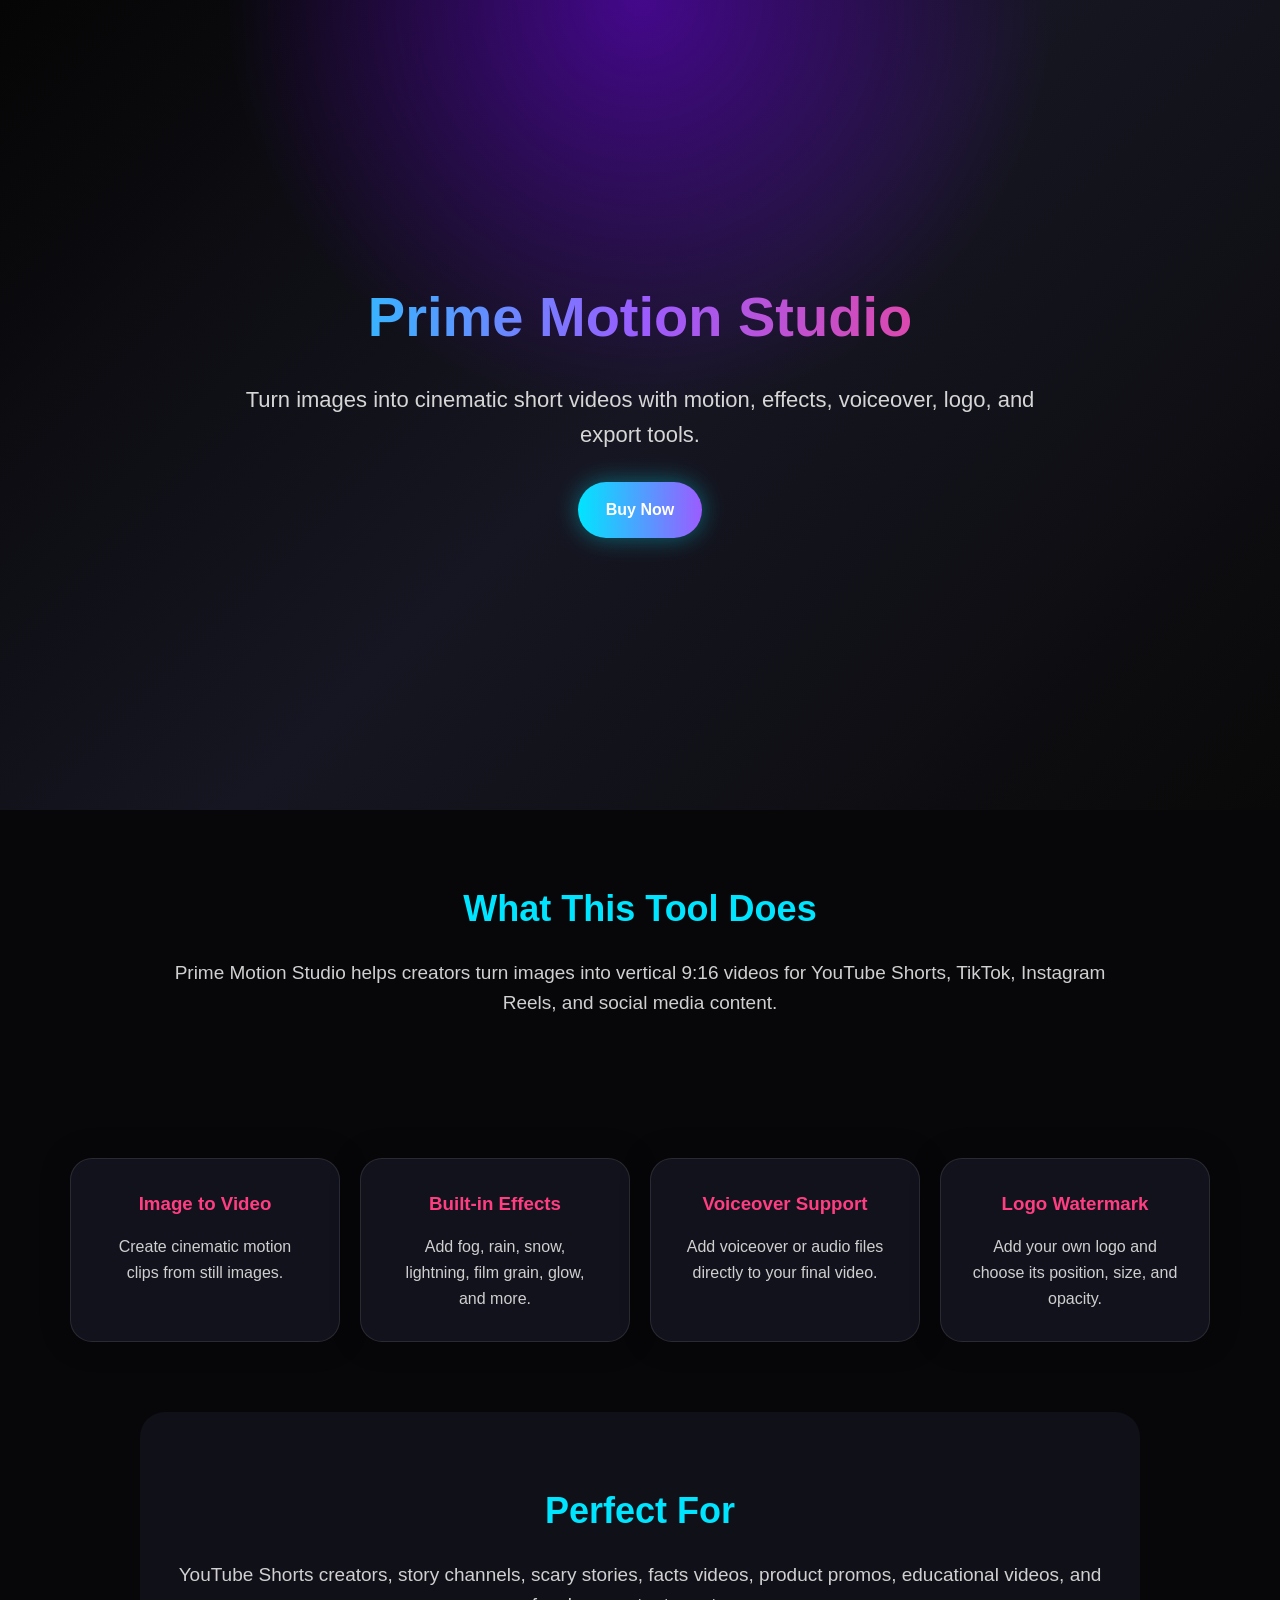
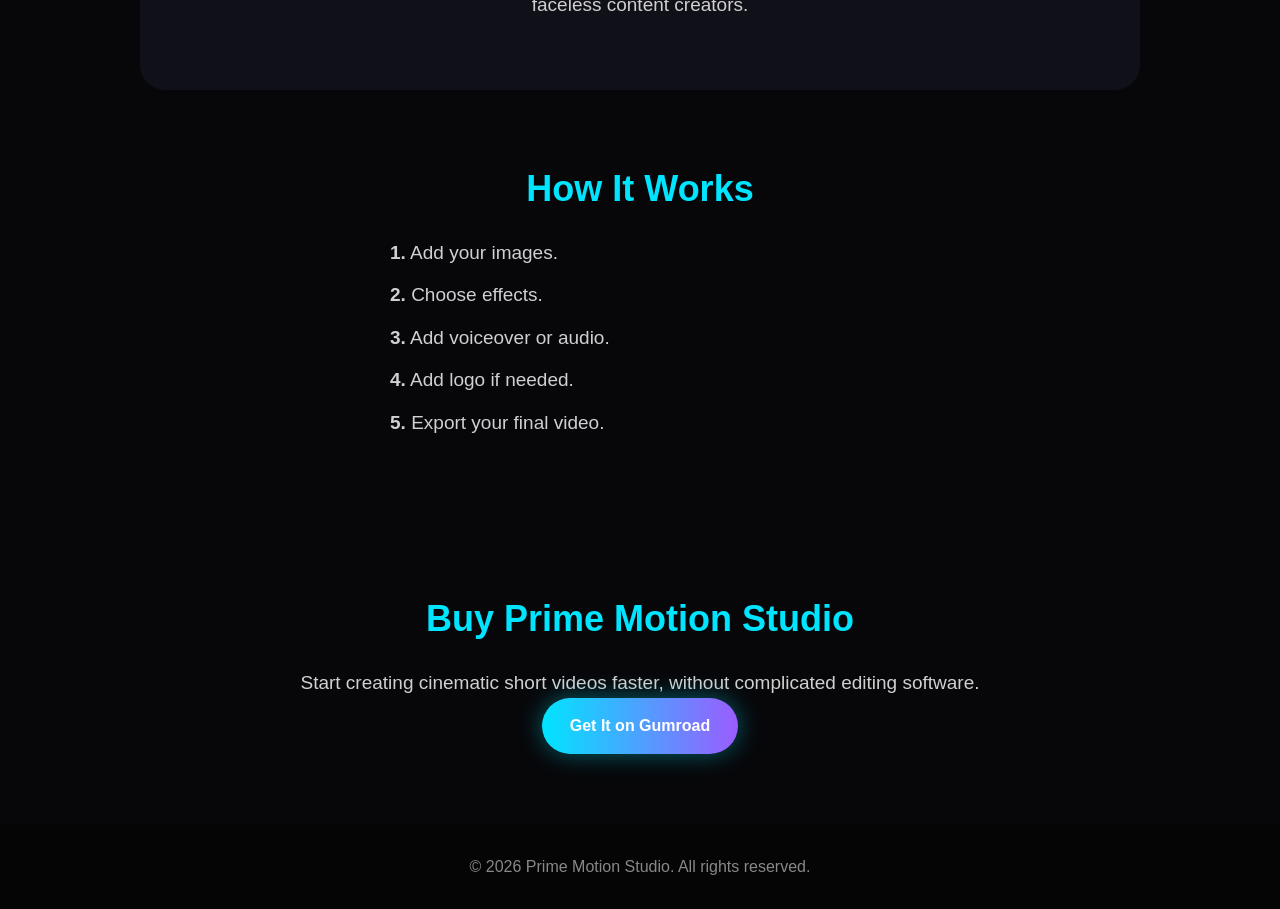
==== index.html @ 959a2cf6 "Add files via upload" ====
<!DOCTYPE html>
<html lang="en">
<head>
  <meta charset="UTF-8" />
  <meta name="viewport" content="width=device-width, initial-scale=1.0" />
  <title>Prime Motion Studio</title>
  <link rel="stylesheet" href="style.css" />
</head>
<body>

  <header class="hero">
    <div class="hero-content">
      <h1>Prime Motion Studio</h1>
      <p class="subtitle">
        Turn images into cinematic short videos with motion, effects, voiceover, logo, and export tools.
      </p>
      <a class="btn" href="https://asimjungle3.gumroad.com/l/shkar" target="_blank">Buy Now</a>
    </div>
  </header>

  <section class="section">
    <h2>What This Tool Does</h2>
    <p>
      Prime Motion Studio helps creators turn images into vertical 9:16 videos for YouTube Shorts,
      TikTok, Instagram Reels, and social media content.
    </p>
  </section>

  <section class="features">
    <div class="card">
      <h3>Image to Video</h3>
      <p>Create cinematic motion clips from still images.</p>
    </div>

    <div class="card">
      <h3>Built-in Effects</h3>
      <p>Add fog, rain, snow, lightning, film grain, glow, and more.</p>
    </div>

    <div class="card">
      <h3>Voiceover Support</h3>
      <p>Add voiceover or audio files directly to your final video.</p>
    </div>

    <div class="card">
      <h3>Logo Watermark</h3>
      <p>Add your own logo and choose its position, size, and opacity.</p>
    </div>
  </section>

  <section class="section dark">
    <h2>Perfect For</h2>
    <p>
      YouTube Shorts creators, story channels, scary stories, facts videos, product promos,
      educational videos, and faceless content creators.
    </p>
  </section>

  <section class="section">
    <h2>How It Works</h2>
    <div class="steps">
      <p><strong>1.</strong> Add your images.</p>
      <p><strong>2.</strong> Choose effects.</p>
      <p><strong>3.</strong> Add voiceover or audio.</p>
      <p><strong>4.</strong> Add logo if needed.</p>
      <p><strong>5.</strong> Export your final video.</p>
    </div>
  </section>

  <section class="section">
    <h2>Buy Prime Motion Studio</h2>
    <p>
      Start creating cinematic short videos faster, without complicated editing software.
    </p>
    <a class="btn" href="https://asimjungle3.gumroad.com/l/shkar" target="_blank">Get It on Gumroad</a>
  </section>

  <footer>
    <p>© 2026 Prime Motion Studio. All rights reserved.</p>
  </footer>

</body>
</html>
---- style.css ----
* {
  margin: 0;
  padding: 0;
  box-sizing: border-box;
}

body {
  background: #07070a;
  color: #ffffff;
  font-family: Arial, sans-serif;
  line-height: 1.6;
}

.hero {
  min-height: 90vh;
  display: flex;
  align-items: center;
  justify-content: center;
  text-align: center;
  padding: 40px 20px;
  background:
    radial-gradient(circle at top, rgba(120, 0, 255, 0.5), transparent 40%),
    linear-gradient(135deg, #050505, #161622, #090909);
}

.hero-content {
  max-width: 850px;
}

h1 {
  font-size: 56px;
  margin-bottom: 20px;
  background: linear-gradient(90deg, #00e5ff, #9b5cff, #ff3d81);
  -webkit-background-clip: text;
  color: transparent;
}

.subtitle {
  font-size: 22px;
  color: #d6d6d6;
  margin-bottom: 30px;
}

.btn {
  display: inline-block;
  background: linear-gradient(90deg, #00e5ff, #9b5cff);
  color: #ffffff;
  padding: 15px 28px;
  border-radius: 50px;
  text-decoration: none;
  font-weight: bold;
  box-shadow: 0 0 25px rgba(0, 229, 255, 0.4);
  transition: 0.3s;
}

.btn:hover {
  transform: scale(1.05);
  box-shadow: 0 0 35px rgba(155, 92, 255, 0.7);
}

.section {
  padding: 70px 20px;
  max-width: 1000px;
  margin: auto;
  text-align: center;
}

.section h2 {
  font-size: 36px;
  margin-bottom: 20px;
  color: #00e5ff;
}

.section p {
  font-size: 19px;
  color: #d0d0d0;
}

.features {
  display: grid;
  grid-template-columns: repeat(4, 1fr);
  gap: 20px;
  padding: 70px 30px;
  max-width: 1200px;
  margin: auto;
}

.card {
  background: #12121c;
  border: 1px solid rgba(255,255,255,0.1);
  border-radius: 22px;
  padding: 30px;
  text-align: center;
  box-shadow: 0 0 30px rgba(0,0,0,0.3);
}

.card h3 {
  color: #ff3d81;
  margin-bottom: 15px;
}

.card p {
  color: #cfcfcf;
}

.dark {
  background: #101018;
  border-radius: 25px;
}

.steps {
  text-align: left;
  max-width: 500px;
  margin: auto;
}

.steps p {
  margin-bottom: 12px;
}

footer {
  padding: 30px;
  text-align: center;
  background: #050505;
  color: #888;
}

@media (max-width: 900px) {
  .features {
    grid-template-columns: repeat(2, 1fr);
  }

  h1 {
    font-size: 42px;
  }
}

@media (max-width: 600px) {
  .features {
    grid-template-columns: 1fr;
  }

  h1 {
    font-size: 34px;
  }

  .subtitle {
    font-size: 18px;
  }
}
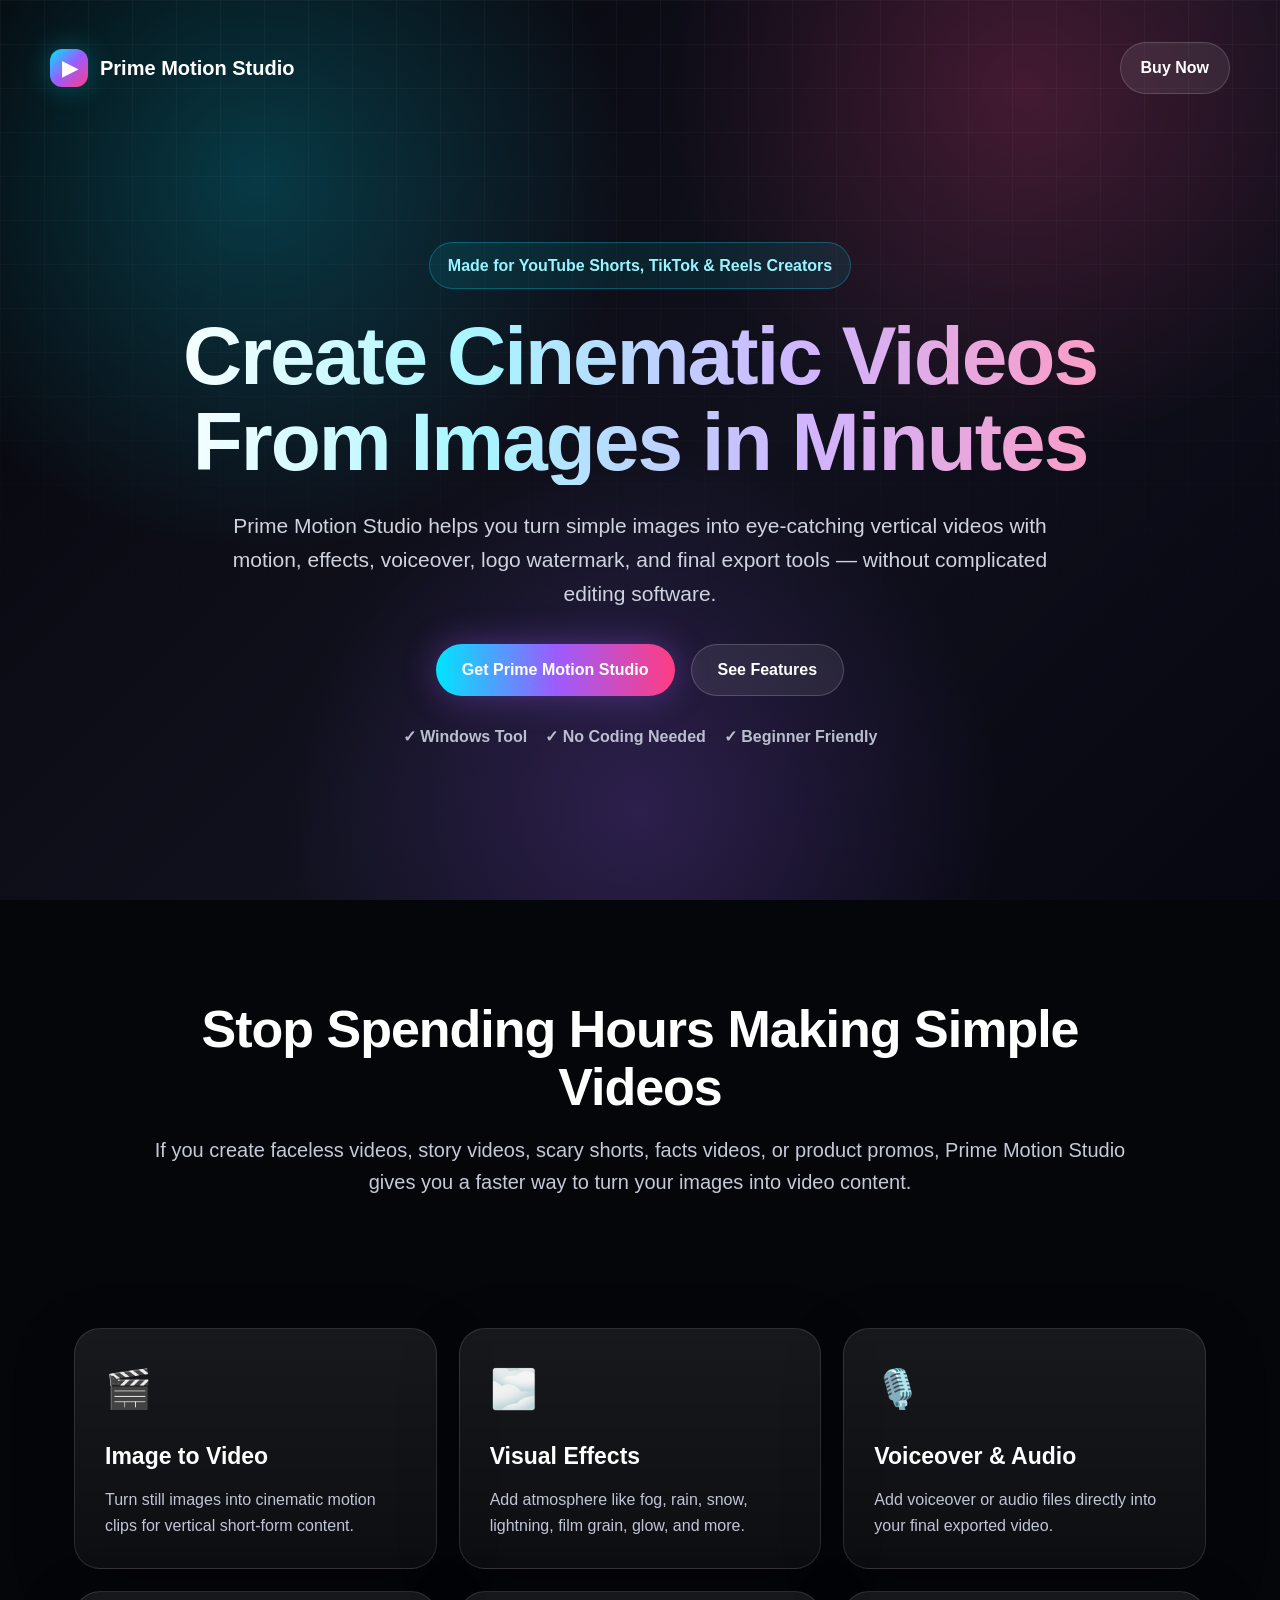
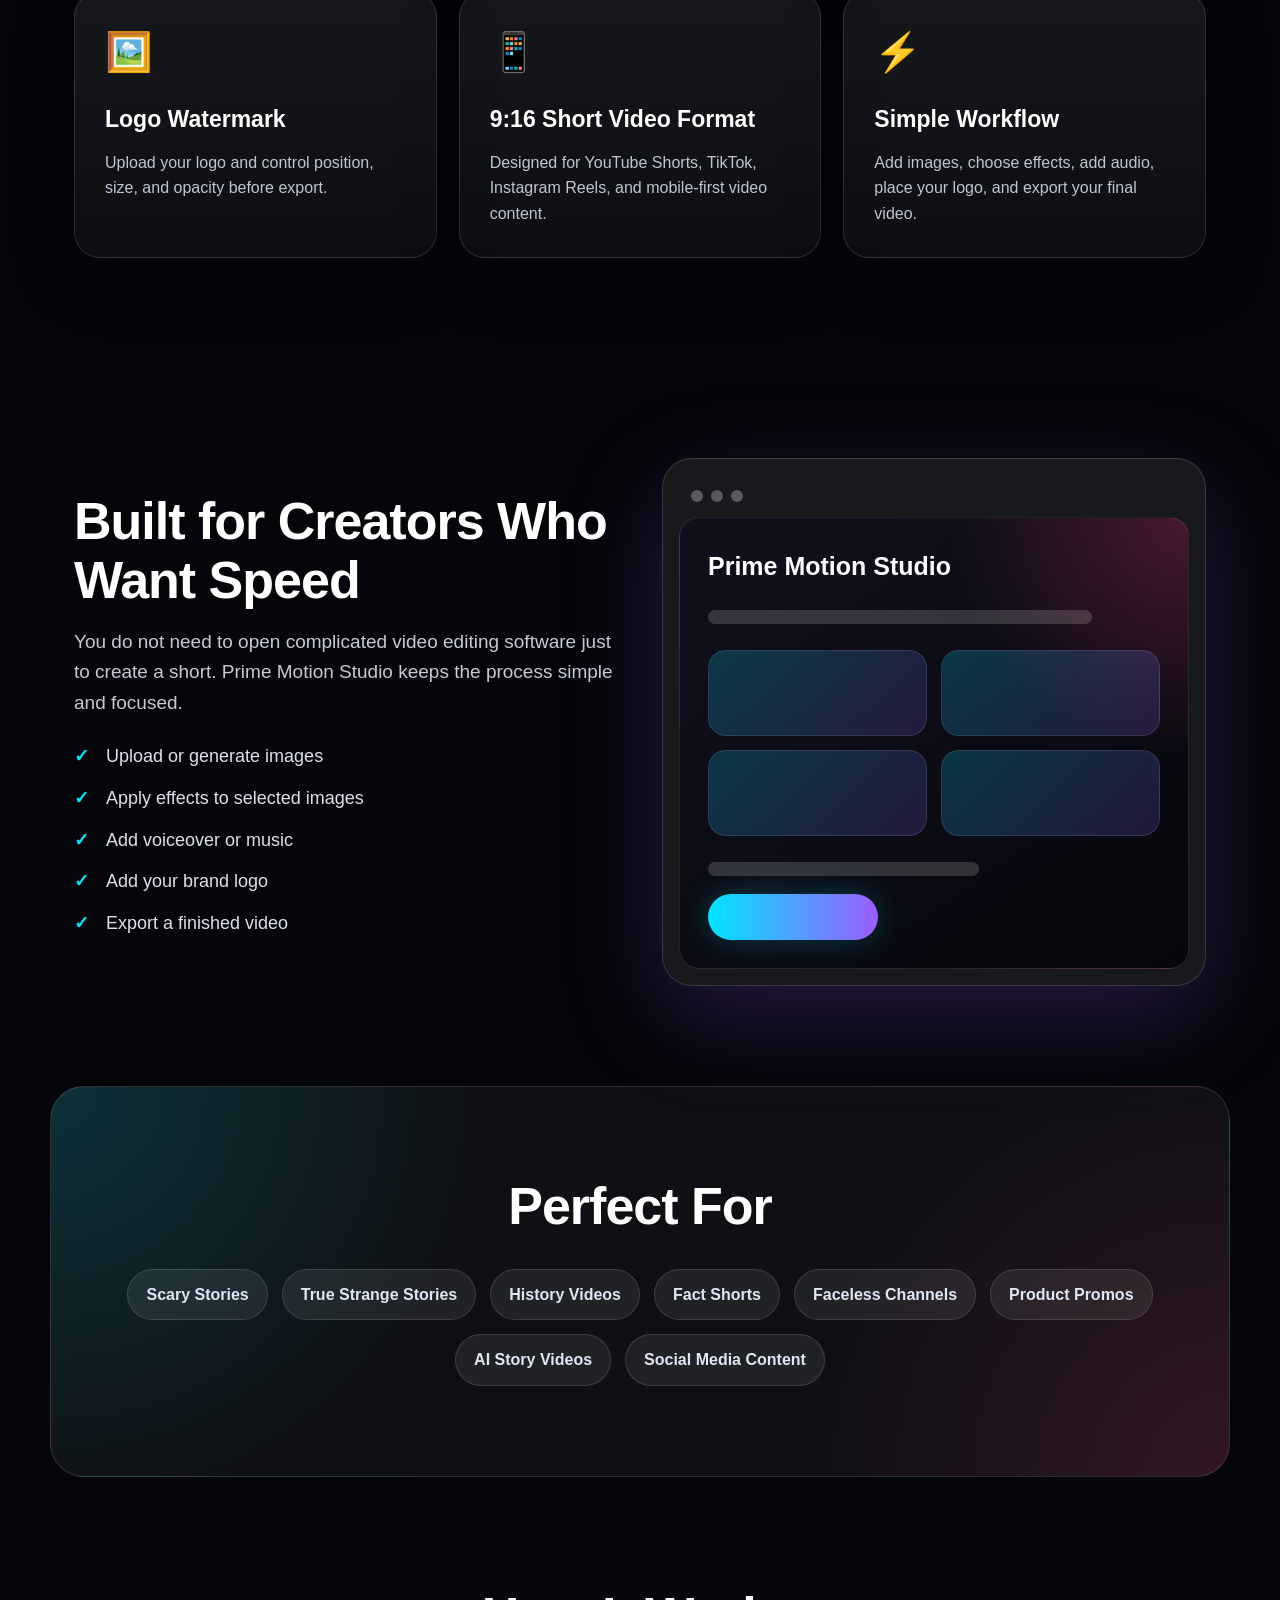
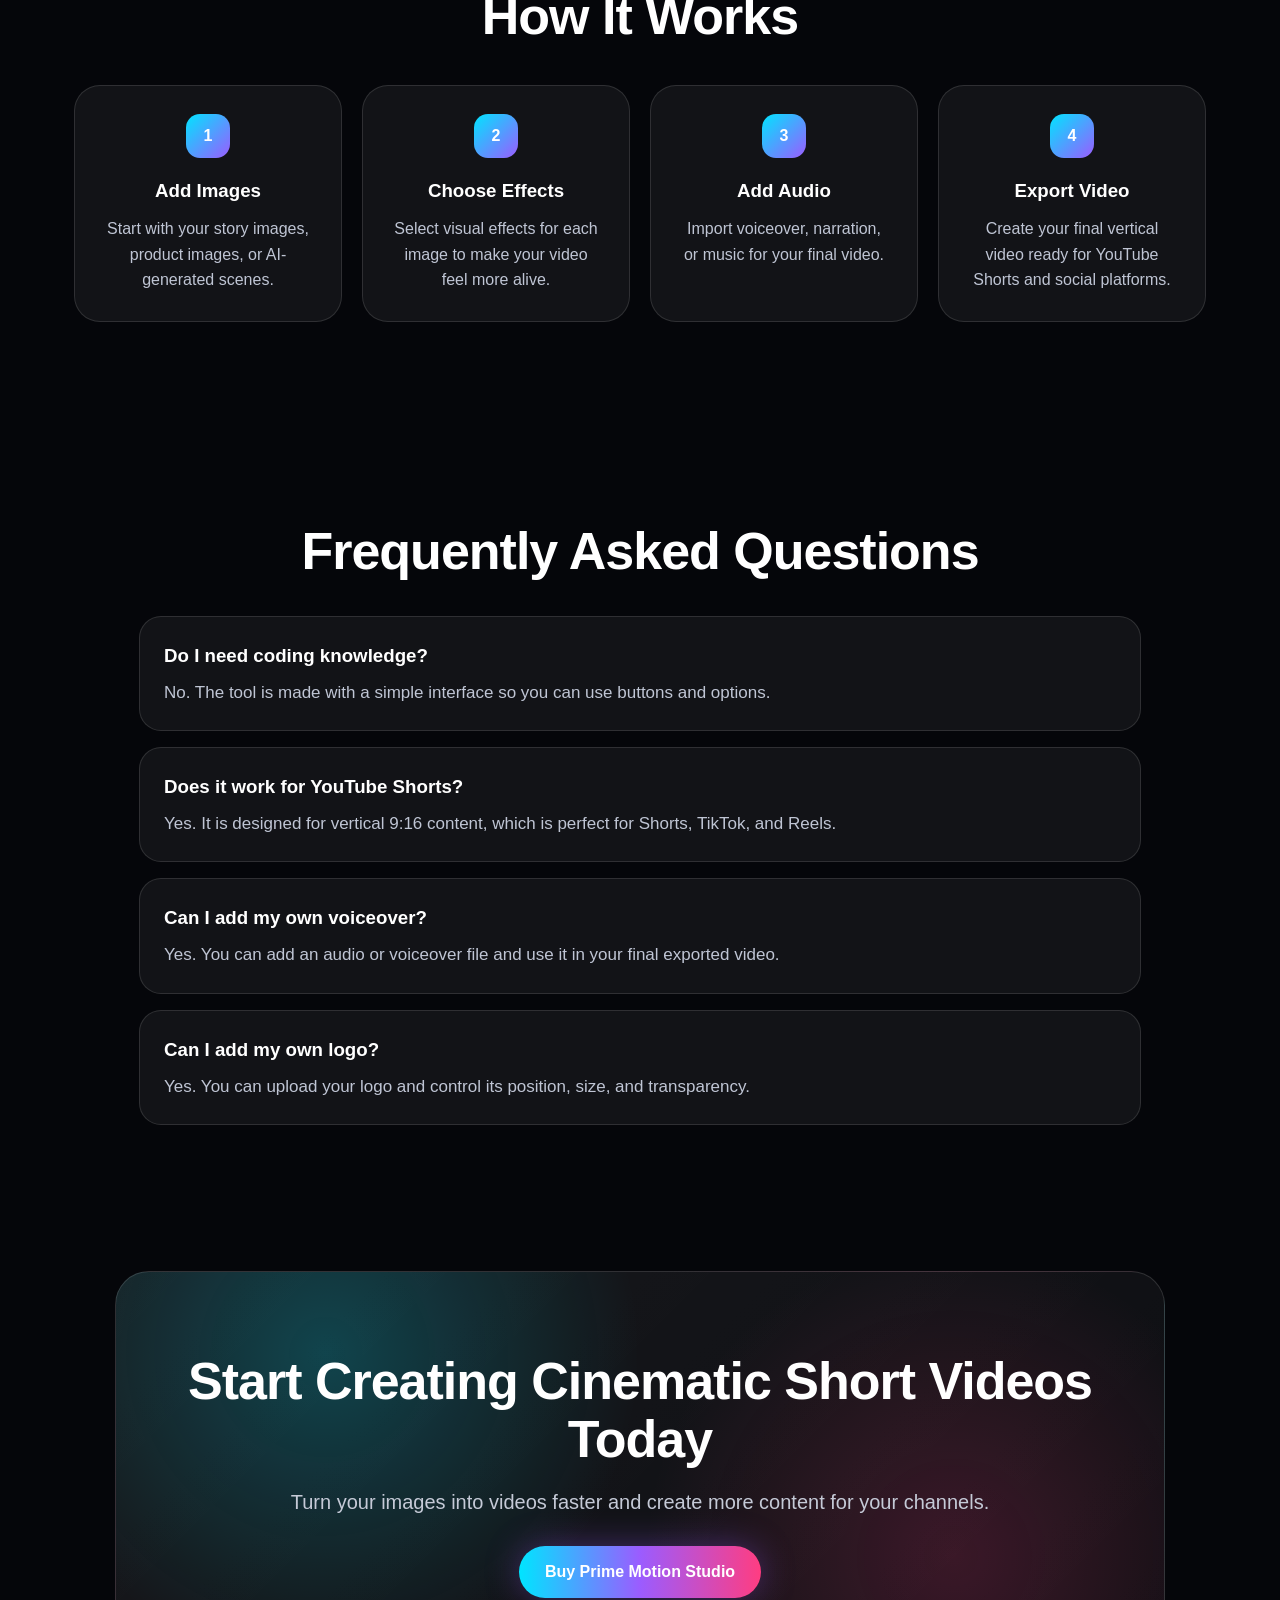
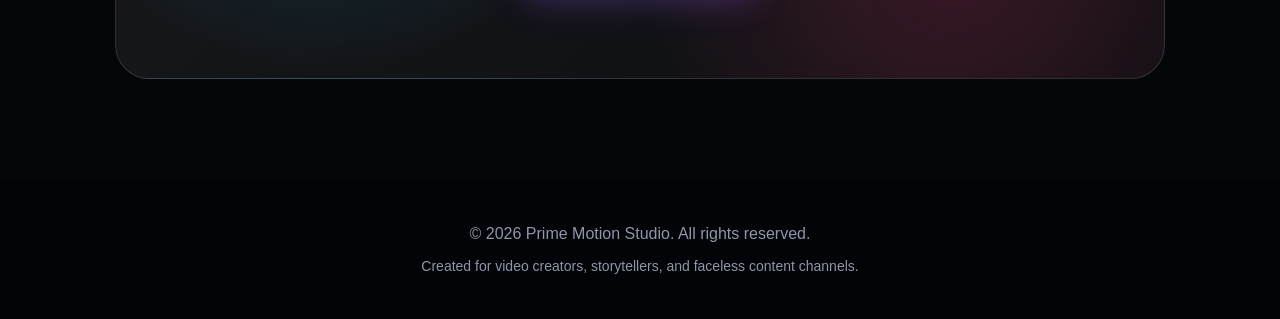
==== commit b56eae91: "Add files via upload" ====
--- a/index.html
+++ b/index.html
@@ -3,80 +3,236 @@
 <head>
   <meta charset="UTF-8" />
   <meta name="viewport" content="width=device-width, initial-scale=1.0" />
-  <title>Prime Motion Studio</title>
+
+  <title>Prime Motion Studio - Turn Images Into Cinematic Videos</title>
+
+  <meta name="description" content="Prime Motion Studio helps creators turn images into cinematic short videos with motion effects, voiceover, logo watermark, and export tools for YouTube Shorts, TikTok, Instagram Reels, and faceless content." />
+
   <link rel="stylesheet" href="style.css" />
 </head>
 <body>
 
   <header class="hero">
+    <nav class="navbar">
+      <div class="logo">
+        <span class="logo-icon">▶</span>
+        <span>Prime Motion Studio</span>
+      </div>
+
+      <a class="nav-button" href="https://asimjungle3.gumroad.com" target="_blank">
+        Buy Now
+      </a>
+    </nav>
+
     <div class="hero-content">
-      <h1>Prime Motion Studio</h1>
-      <p class="subtitle">
-        Turn images into cinematic short videos with motion, effects, voiceover, logo, and export tools.
-      </p>
-      <a class="btn" href="https://asimjungle3.gumroad.com/l/shkar" target="_blank">Buy Now</a>
+      <div class="badge">Made for YouTube Shorts, TikTok & Reels Creators</div>
+
+      <h1>Create Cinematic Videos From Images in Minutes</h1>
+
+      <p class="hero-text">
+        Prime Motion Studio helps you turn simple images into eye-catching vertical videos
+        with motion, effects, voiceover, logo watermark, and final export tools — without
+        complicated editing software.
+      </p>
+
+      <div class="hero-buttons">
+        <a class="primary-button" href="https://asimjungle3.gumroad.com" target="_blank">
+          Get Prime Motion Studio
+        </a>
+
+        <a class="secondary-button" href="#features">
+          See Features
+        </a>
+      </div>
+
+      <div class="trust-row">
+        <span>✓ Windows Tool</span>
+        <span>✓ No Coding Needed</span>
+        <span>✓ Beginner Friendly</span>
+      </div>
     </div>
   </header>
 
-  <section class="section">
-    <h2>What This Tool Does</h2>
+  <section class="section intro">
+    <h2>Stop Spending Hours Making Simple Videos</h2>
     <p>
-      Prime Motion Studio helps creators turn images into vertical 9:16 videos for YouTube Shorts,
-      TikTok, Instagram Reels, and social media content.
+      If you create faceless videos, story videos, scary shorts, facts videos, or product promos,
+      Prime Motion Studio gives you a faster way to turn your images into video content.
     </p>
   </section>
 
-  <section class="features">
-    <div class="card">
+  <section id="features" class="features">
+    <div class="feature-card">
+      <div class="feature-icon">🎬</div>
       <h3>Image to Video</h3>
-      <p>Create cinematic motion clips from still images.</p>
-    </div>
-
-    <div class="card">
-      <h3>Built-in Effects</h3>
-      <p>Add fog, rain, snow, lightning, film grain, glow, and more.</p>
-    </div>
-
-    <div class="card">
-      <h3>Voiceover Support</h3>
-      <p>Add voiceover or audio files directly to your final video.</p>
-    </div>
-
-    <div class="card">
+      <p>
+        Turn still images into cinematic motion clips for vertical short-form content.
+      </p>
+    </div>
+
+    <div class="feature-card">
+      <div class="feature-icon">🌫️</div>
+      <h3>Visual Effects</h3>
+      <p>
+        Add atmosphere like fog, rain, snow, lightning, film grain, glow, and more.
+      </p>
+    </div>
+
+    <div class="feature-card">
+      <div class="feature-icon">🎙️</div>
+      <h3>Voiceover & Audio</h3>
+      <p>
+        Add voiceover or audio files directly into your final exported video.
+      </p>
+    </div>
+
+    <div class="feature-card">
+      <div class="feature-icon">🖼️</div>
       <h3>Logo Watermark</h3>
-      <p>Add your own logo and choose its position, size, and opacity.</p>
-    </div>
-  </section>
-
-  <section class="section dark">
+      <p>
+        Upload your logo and control position, size, and opacity before export.
+      </p>
+    </div>
+
+    <div class="feature-card">
+      <div class="feature-icon">📱</div>
+      <h3>9:16 Short Video Format</h3>
+      <p>
+        Designed for YouTube Shorts, TikTok, Instagram Reels, and mobile-first video content.
+      </p>
+    </div>
+
+    <div class="feature-card">
+      <div class="feature-icon">⚡</div>
+      <h3>Simple Workflow</h3>
+      <p>
+        Add images, choose effects, add audio, place your logo, and export your final video.
+      </p>
+    </div>
+  </section>
+
+  <section class="showcase">
+    <div class="showcase-text">
+      <h2>Built for Creators Who Want Speed</h2>
+      <p>
+        You do not need to open complicated video editing software just to create a short.
+        Prime Motion Studio keeps the process simple and focused.
+      </p>
+
+      <ul>
+        <li>Upload or generate images</li>
+        <li>Apply effects to selected images</li>
+        <li>Add voiceover or music</li>
+        <li>Add your brand logo</li>
+        <li>Export a finished video</li>
+      </ul>
+    </div>
+
+    <div class="mockup">
+      <div class="mockup-top">
+        <span></span>
+        <span></span>
+        <span></span>
+      </div>
+
+      <div class="mockup-screen">
+        <div class="mockup-title">Prime Motion Studio</div>
+        <div class="mockup-line wide"></div>
+        <div class="mockup-grid">
+          <div></div>
+          <div></div>
+          <div></div>
+          <div></div>
+        </div>
+        <div class="mockup-line"></div>
+        <div class="mockup-button"></div>
+      </div>
+    </div>
+  </section>
+
+  <section class="section dark-section">
     <h2>Perfect For</h2>
+
+    <div class="use-cases">
+      <span>Scary Stories</span>
+      <span>True Strange Stories</span>
+      <span>History Videos</span>
+      <span>Fact Shorts</span>
+      <span>Faceless Channels</span>
+      <span>Product Promos</span>
+      <span>AI Story Videos</span>
+      <span>Social Media Content</span>
+    </div>
+  </section>
+
+  <section class="steps-section">
+    <h2>How It Works</h2>
+
+    <div class="steps">
+      <div class="step">
+        <span>1</span>
+        <h3>Add Images</h3>
+        <p>Start with your story images, product images, or AI-generated scenes.</p>
+      </div>
+
+      <div class="step">
+        <span>2</span>
+        <h3>Choose Effects</h3>
+        <p>Select visual effects for each image to make your video feel more alive.</p>
+      </div>
+
+      <div class="step">
+        <span>3</span>
+        <h3>Add Audio</h3>
+        <p>Import voiceover, narration, or music for your final video.</p>
+      </div>
+
+      <div class="step">
+        <span>4</span>
+        <h3>Export Video</h3>
+        <p>Create your final vertical video ready for YouTube Shorts and social platforms.</p>
+      </div>
+    </div>
+  </section>
+
+  <section class="section faq">
+    <h2>Frequently Asked Questions</h2>
+
+    <div class="faq-box">
+      <h3>Do I need coding knowledge?</h3>
+      <p>No. The tool is made with a simple interface so you can use buttons and options.</p>
+    </div>
+
+    <div class="faq-box">
+      <h3>Does it work for YouTube Shorts?</h3>
+      <p>Yes. It is designed for vertical 9:16 content, which is perfect for Shorts, TikTok, and Reels.</p>
+    </div>
+
+    <div class="faq-box">
+      <h3>Can I add my own voiceover?</h3>
+      <p>Yes. You can add an audio or voiceover file and use it in your final exported video.</p>
+    </div>
+
+    <div class="faq-box">
+      <h3>Can I add my own logo?</h3>
+      <p>Yes. You can upload your logo and control its position, size, and transparency.</p>
+    </div>
+  </section>
+
+  <section class="cta">
+    <h2>Start Creating Cinematic Short Videos Today</h2>
     <p>
-      YouTube Shorts creators, story channels, scary stories, facts videos, product promos,
-      educational videos, and faceless content creators.
+      Turn your images into videos faster and create more content for your channels.
     </p>
-  </section>
-
-  <section class="section">
-    <h2>How It Works</h2>
-    <div class="steps">
-      <p><strong>1.</strong> Add your images.</p>
-      <p><strong>2.</strong> Choose effects.</p>
-      <p><strong>3.</strong> Add voiceover or audio.</p>
-      <p><strong>4.</strong> Add logo if needed.</p>
-      <p><strong>5.</strong> Export your final video.</p>
-    </div>
-  </section>
-
-  <section class="section">
-    <h2>Buy Prime Motion Studio</h2>
-    <p>
-      Start creating cinematic short videos faster, without complicated editing software.
-    </p>
-    <a class="btn" href="https://asimjungle3.gumroad.com/l/shkar" target="_blank">Get It on Gumroad</a>
+
+    <a class="primary-button" href="https://asimjungle3.gumroad.com" target="_blank">
+      Buy Prime Motion Studio
+    </a>
   </section>
 
   <footer>
     <p>© 2026 Prime Motion Studio. All rights reserved.</p>
+    <p class="footer-small">Created for video creators, storytellers, and faceless content channels.</p>
   </footer>
 
 </body>
--- a/style.css
+++ b/style.css
@@ -4,147 +4,524 @@
   box-sizing: border-box;
 }
 
+html {
+  scroll-behavior: smooth;
+}
+
 body {
-  background: #07070a;
+  background: #05060a;
   color: #ffffff;
-  font-family: Arial, sans-serif;
+  font-family: Arial, Helvetica, sans-serif;
   line-height: 1.6;
 }
 
+a {
+  color: inherit;
+}
+
 .hero {
-  min-height: 90vh;
+  min-height: 100vh;
+  padding: 24px;
+  background:
+    radial-gradient(circle at 20% 20%, rgba(0, 229, 255, 0.22), transparent 30%),
+    radial-gradient(circle at 80% 10%, rgba(255, 61, 129, 0.22), transparent 28%),
+    radial-gradient(circle at 50% 90%, rgba(155, 92, 255, 0.22), transparent 35%),
+    linear-gradient(135deg, #05060a, #10111d 55%, #070711);
+  position: relative;
+  overflow: hidden;
+}
+
+.hero::before {
+  content: "";
+  position: absolute;
+  inset: 0;
+  background-image:
+    linear-gradient(rgba(255,255,255,0.035) 1px, transparent 1px),
+    linear-gradient(90deg, rgba(255,255,255,0.035) 1px, transparent 1px);
+  background-size: 44px 44px;
+  mask-image: linear-gradient(to bottom, black, transparent 80%);
+  pointer-events: none;
+}
+
+.navbar {
+  max-width: 1180px;
+  margin: 0 auto;
+  padding: 18px 0;
   display: flex;
   align-items: center;
+  justify-content: space-between;
+  position: relative;
+  z-index: 2;
+}
+
+.logo {
+  display: flex;
+  align-items: center;
+  gap: 12px;
+  font-weight: 800;
+  font-size: 20px;
+}
+
+.logo-icon {
+  width: 38px;
+  height: 38px;
+  border-radius: 12px;
+  display: inline-flex;
+  align-items: center;
   justify-content: center;
+  background: linear-gradient(135deg, #00e5ff, #9b5cff, #ff3d81);
+  box-shadow: 0 0 28px rgba(0, 229, 255, 0.28);
+}
+
+.nav-button {
+  text-decoration: none;
+  padding: 12px 20px;
+  border-radius: 999px;
+  background: rgba(255,255,255,0.08);
+  border: 1px solid rgba(255,255,255,0.16);
+  font-weight: 700;
+  transition: 0.25s ease;
+}
+
+.nav-button:hover {
+  background: rgba(255,255,255,0.16);
+  transform: translateY(-2px);
+}
+
+.hero-content {
+  max-width: 980px;
+  margin: 0 auto;
+  padding: 130px 0 90px;
   text-align: center;
-  padding: 40px 20px;
-  background:
-    radial-gradient(circle at top, rgba(120, 0, 255, 0.5), transparent 40%),
-    linear-gradient(135deg, #050505, #161622, #090909);
-}
-
-.hero-content {
-  max-width: 850px;
+  position: relative;
+  z-index: 2;
+}
+
+.badge {
+  display: inline-block;
+  padding: 10px 18px;
+  border-radius: 999px;
+  background: rgba(0, 229, 255, 0.09);
+  border: 1px solid rgba(0, 229, 255, 0.28);
+  color: #98f4ff;
+  font-weight: 700;
+  margin-bottom: 24px;
 }
 
 h1 {
-  font-size: 56px;
-  margin-bottom: 20px;
-  background: linear-gradient(90deg, #00e5ff, #9b5cff, #ff3d81);
+  font-size: clamp(42px, 7vw, 82px);
+  line-height: 1.05;
+  margin-bottom: 24px;
+  background: linear-gradient(90deg, #ffffff, #a7f6ff, #d0b5ff, #ff9abf);
   -webkit-background-clip: text;
   color: transparent;
-}
-
-.subtitle {
-  font-size: 22px;
-  color: #d6d6d6;
-  margin-bottom: 30px;
-}
-
-.btn {
-  display: inline-block;
+  letter-spacing: -2px;
+}
+
+.hero-text {
+  max-width: 820px;
+  margin: 0 auto 34px;
+  color: #cfd3df;
+  font-size: 21px;
+}
+
+.hero-buttons {
+  display: flex;
+  gap: 16px;
+  justify-content: center;
+  flex-wrap: wrap;
+  margin-bottom: 28px;
+}
+
+.primary-button,
+.secondary-button {
+  display: inline-flex;
+  align-items: center;
+  justify-content: center;
+  min-height: 52px;
+  padding: 0 26px;
+  border-radius: 999px;
+  text-decoration: none;
+  font-weight: 800;
+  transition: 0.25s ease;
+}
+
+.primary-button {
+  background: linear-gradient(90deg, #00e5ff, #9b5cff, #ff3d81);
+  box-shadow: 0 0 34px rgba(155, 92, 255, 0.36);
+}
+
+.primary-button:hover {
+  transform: translateY(-3px) scale(1.02);
+  box-shadow: 0 0 48px rgba(255, 61, 129, 0.42);
+}
+
+.secondary-button {
+  background: rgba(255,255,255,0.08);
+  border: 1px solid rgba(255,255,255,0.18);
+}
+
+.secondary-button:hover {
+  background: rgba(255,255,255,0.14);
+  transform: translateY(-3px);
+}
+
+.trust-row {
+  display: flex;
+  justify-content: center;
+  flex-wrap: wrap;
+  gap: 18px;
+  color: #b9bfce;
+  font-weight: 700;
+}
+
+.section {
+  max-width: 1050px;
+  margin: 0 auto;
+  padding: 90px 24px;
+  text-align: center;
+}
+
+.section h2,
+.showcase h2,
+.steps-section h2,
+.cta h2 {
+  font-size: clamp(32px, 5vw, 52px);
+  line-height: 1.12;
+  margin-bottom: 18px;
+  letter-spacing: -1px;
+}
+
+.section p {
+  color: #c5cad7;
+  font-size: 20px;
+}
+
+.intro {
+  padding-top: 100px;
+}
+
+.features {
+  max-width: 1180px;
+  margin: 0 auto;
+  padding: 40px 24px 100px;
+  display: grid;
+  grid-template-columns: repeat(3, 1fr);
+  gap: 22px;
+}
+
+.feature-card {
+  background:
+    linear-gradient(180deg, rgba(255,255,255,0.08), rgba(255,255,255,0.035));
+  border: 1px solid rgba(255,255,255,0.12);
+  border-radius: 26px;
+  padding: 30px;
+  box-shadow: 0 18px 60px rgba(0,0,0,0.28);
+  transition: 0.25s ease;
+}
+
+.feature-card:hover {
+  transform: translateY(-7px);
+  border-color: rgba(0, 229, 255, 0.38);
+  box-shadow: 0 24px 80px rgba(0, 229, 255, 0.12);
+}
+
+.feature-icon {
+  font-size: 38px;
+  margin-bottom: 18px;
+}
+
+.feature-card h3 {
+  font-size: 23px;
+  margin-bottom: 12px;
+}
+
+.feature-card p {
+  color: #bfc5d4;
+}
+
+.showcase {
+  max-width: 1180px;
+  margin: 0 auto;
+  padding: 100px 24px;
+  display: grid;
+  grid-template-columns: 1fr 1fr;
+  gap: 44px;
+  align-items: center;
+}
+
+.showcase-text p {
+  color: #c5cad7;
+  font-size: 19px;
+  margin-bottom: 24px;
+}
+
+.showcase-text ul {
+  list-style: none;
+}
+
+.showcase-text li {
+  margin-bottom: 13px;
+  padding-left: 32px;
+  position: relative;
+  color: #dce1ee;
+  font-size: 18px;
+}
+
+.showcase-text li::before {
+  content: "✓";
+  position: absolute;
+  left: 0;
+  color: #00e5ff;
+  font-weight: 900;
+}
+
+.mockup {
+  background: rgba(255,255,255,0.08);
+  border: 1px solid rgba(255,255,255,0.14);
+  border-radius: 30px;
+  padding: 16px;
+  box-shadow: 0 30px 100px rgba(155, 92, 255, 0.22);
+}
+
+.mockup-top {
+  height: 42px;
+  display: flex;
+  align-items: center;
+  gap: 8px;
+  padding: 0 12px;
+}
+
+.mockup-top span {
+  width: 12px;
+  height: 12px;
+  border-radius: 50%;
+  background: rgba(255,255,255,0.28);
+}
+
+.mockup-screen {
+  min-height: 360px;
+  border-radius: 20px;
+  background:
+    radial-gradient(circle at top right, rgba(255, 61, 129, 0.25), transparent 35%),
+    linear-gradient(145deg, #10111d, #07070d);
+  padding: 28px;
+  border: 1px solid rgba(255,255,255,0.1);
+}
+
+.mockup-title {
+  font-size: 25px;
+  font-weight: 900;
+  margin-bottom: 24px;
+  color: #ffffff;
+}
+
+.mockup-line {
+  height: 14px;
+  width: 60%;
+  background: rgba(255,255,255,0.16);
+  border-radius: 999px;
+  margin-bottom: 18px;
+}
+
+.mockup-line.wide {
+  width: 85%;
+}
+
+.mockup-grid {
+  display: grid;
+  grid-template-columns: repeat(2, 1fr);
+  gap: 14px;
+  margin: 26px 0;
+}
+
+.mockup-grid div {
+  height: 86px;
+  border-radius: 18px;
+  background: linear-gradient(135deg, rgba(0,229,255,0.2), rgba(155,92,255,0.18));
+  border: 1px solid rgba(255,255,255,0.1);
+}
+
+.mockup-button {
+  width: 170px;
+  height: 46px;
+  border-radius: 999px;
   background: linear-gradient(90deg, #00e5ff, #9b5cff);
-  color: #ffffff;
-  padding: 15px 28px;
-  border-radius: 50px;
-  text-decoration: none;
-  font-weight: bold;
-  box-shadow: 0 0 25px rgba(0, 229, 255, 0.4);
-  transition: 0.3s;
-}
-
-.btn:hover {
-  transform: scale(1.05);
-  box-shadow: 0 0 35px rgba(155, 92, 255, 0.7);
-}
-
-.section {
-  padding: 70px 20px;
-  max-width: 1000px;
-  margin: auto;
+  box-shadow: 0 0 30px rgba(0,229,255,0.22);
+}
+
+.dark-section {
+  max-width: 1180px;
+  border-radius: 34px;
+  background:
+    radial-gradient(circle at top left, rgba(0,229,255,0.16), transparent 35%),
+    radial-gradient(circle at bottom right, rgba(255,61,129,0.14), transparent 35%),
+    rgba(255,255,255,0.045);
+  border: 1px solid rgba(255,255,255,0.12);
+}
+
+.use-cases {
+  margin-top: 34px;
+  display: flex;
+  justify-content: center;
+  flex-wrap: wrap;
+  gap: 14px;
+}
+
+.use-cases span {
+  padding: 12px 18px;
+  border-radius: 999px;
+  background: rgba(255,255,255,0.08);
+  border: 1px solid rgba(255,255,255,0.13);
+  color: #dfe6f5;
+  font-weight: 700;
+}
+
+.steps-section {
+  max-width: 1180px;
+  margin: 0 auto;
+  padding: 110px 24px;
   text-align: center;
 }
 
-.section h2 {
-  font-size: 36px;
-  margin-bottom: 20px;
-  color: #00e5ff;
-}
-
-.section p {
-  font-size: 19px;
-  color: #d0d0d0;
-}
-
-.features {
+.steps {
   display: grid;
   grid-template-columns: repeat(4, 1fr);
   gap: 20px;
-  padding: 70px 30px;
-  max-width: 1200px;
-  margin: auto;
-}
-
-.card {
-  background: #12121c;
-  border: 1px solid rgba(255,255,255,0.1);
+  margin-top: 40px;
+}
+
+.step {
+  background: rgba(255,255,255,0.055);
+  border: 1px solid rgba(255,255,255,0.12);
+  border-radius: 26px;
+  padding: 28px;
+}
+
+.step span {
+  width: 44px;
+  height: 44px;
+  border-radius: 14px;
+  display: inline-flex;
+  align-items: center;
+  justify-content: center;
+  background: linear-gradient(135deg, #00e5ff, #9b5cff);
+  font-weight: 900;
+  margin-bottom: 18px;
+}
+
+.step h3 {
+  margin-bottom: 10px;
+}
+
+.step p {
+  color: #bfc5d4;
+}
+
+.faq {
+  text-align: left;
+}
+
+.faq h2 {
+  text-align: center;
+  margin-bottom: 36px;
+}
+
+.faq-box {
+  background: rgba(255,255,255,0.055);
+  border: 1px solid rgba(255,255,255,0.12);
   border-radius: 22px;
-  padding: 30px;
+  padding: 24px;
+  margin-bottom: 16px;
+}
+
+.faq-box h3 {
+  color: #ffffff;
+  margin-bottom: 8px;
+}
+
+.faq-box p {
+  color: #bfc5d4;
+  font-size: 17px;
+}
+
+.cta {
+  margin: 40px auto 100px;
+  max-width: 1050px;
+  padding: 80px 24px;
   text-align: center;
-  box-shadow: 0 0 30px rgba(0,0,0,0.3);
-}
-
-.card h3 {
-  color: #ff3d81;
-  margin-bottom: 15px;
-}
-
-.card p {
-  color: #cfcfcf;
-}
-
-.dark {
-  background: #101018;
-  border-radius: 25px;
-}
-
-.steps {
-  text-align: left;
-  max-width: 500px;
-  margin: auto;
-}
-
-.steps p {
-  margin-bottom: 12px;
+  border-radius: 34px;
+  background:
+    radial-gradient(circle at 20% 20%, rgba(0,229,255,0.22), transparent 35%),
+    radial-gradient(circle at 80% 70%, rgba(255,61,129,0.18), transparent 35%),
+    linear-gradient(135deg, rgba(255,255,255,0.08), rgba(255,255,255,0.035));
+  border: 1px solid rgba(255,255,255,0.13);
+}
+
+.cta p {
+  color: #c5cad7;
+  font-size: 20px;
+  max-width: 700px;
+  margin: 0 auto 28px;
 }
 
 footer {
-  padding: 30px;
+  padding: 42px 24px;
   text-align: center;
-  background: #050505;
-  color: #888;
-}
-
-@media (max-width: 900px) {
+  background: #030407;
+  color: #8f96a8;
+}
+
+.footer-small {
+  margin-top: 8px;
+  font-size: 14px;
+}
+
+@media (max-width: 950px) {
   .features {
     grid-template-columns: repeat(2, 1fr);
   }
 
-  h1 {
-    font-size: 42px;
-  }
-}
-
-@media (max-width: 600px) {
+  .showcase {
+    grid-template-columns: 1fr;
+  }
+
+  .steps {
+    grid-template-columns: repeat(2, 1fr);
+  }
+}
+
+@media (max-width: 620px) {
+  .navbar {
+    flex-direction: column;
+    gap: 16px;
+  }
+
+  .hero-content {
+    padding: 82px 0 70px;
+  }
+
   .features {
     grid-template-columns: 1fr;
   }
 
-  h1 {
-    font-size: 34px;
-  }
-
-  .subtitle {
+  .steps {
+    grid-template-columns: 1fr;
+  }
+
+  .hero-text {
     font-size: 18px;
   }
+
+  .section {
+    padding: 70px 20px;
+  }
+
+  .showcase {
+    padding: 70px 20px;
+  }
+
+  .mockup-screen {
+    min-height: 300px;
+  }
 }
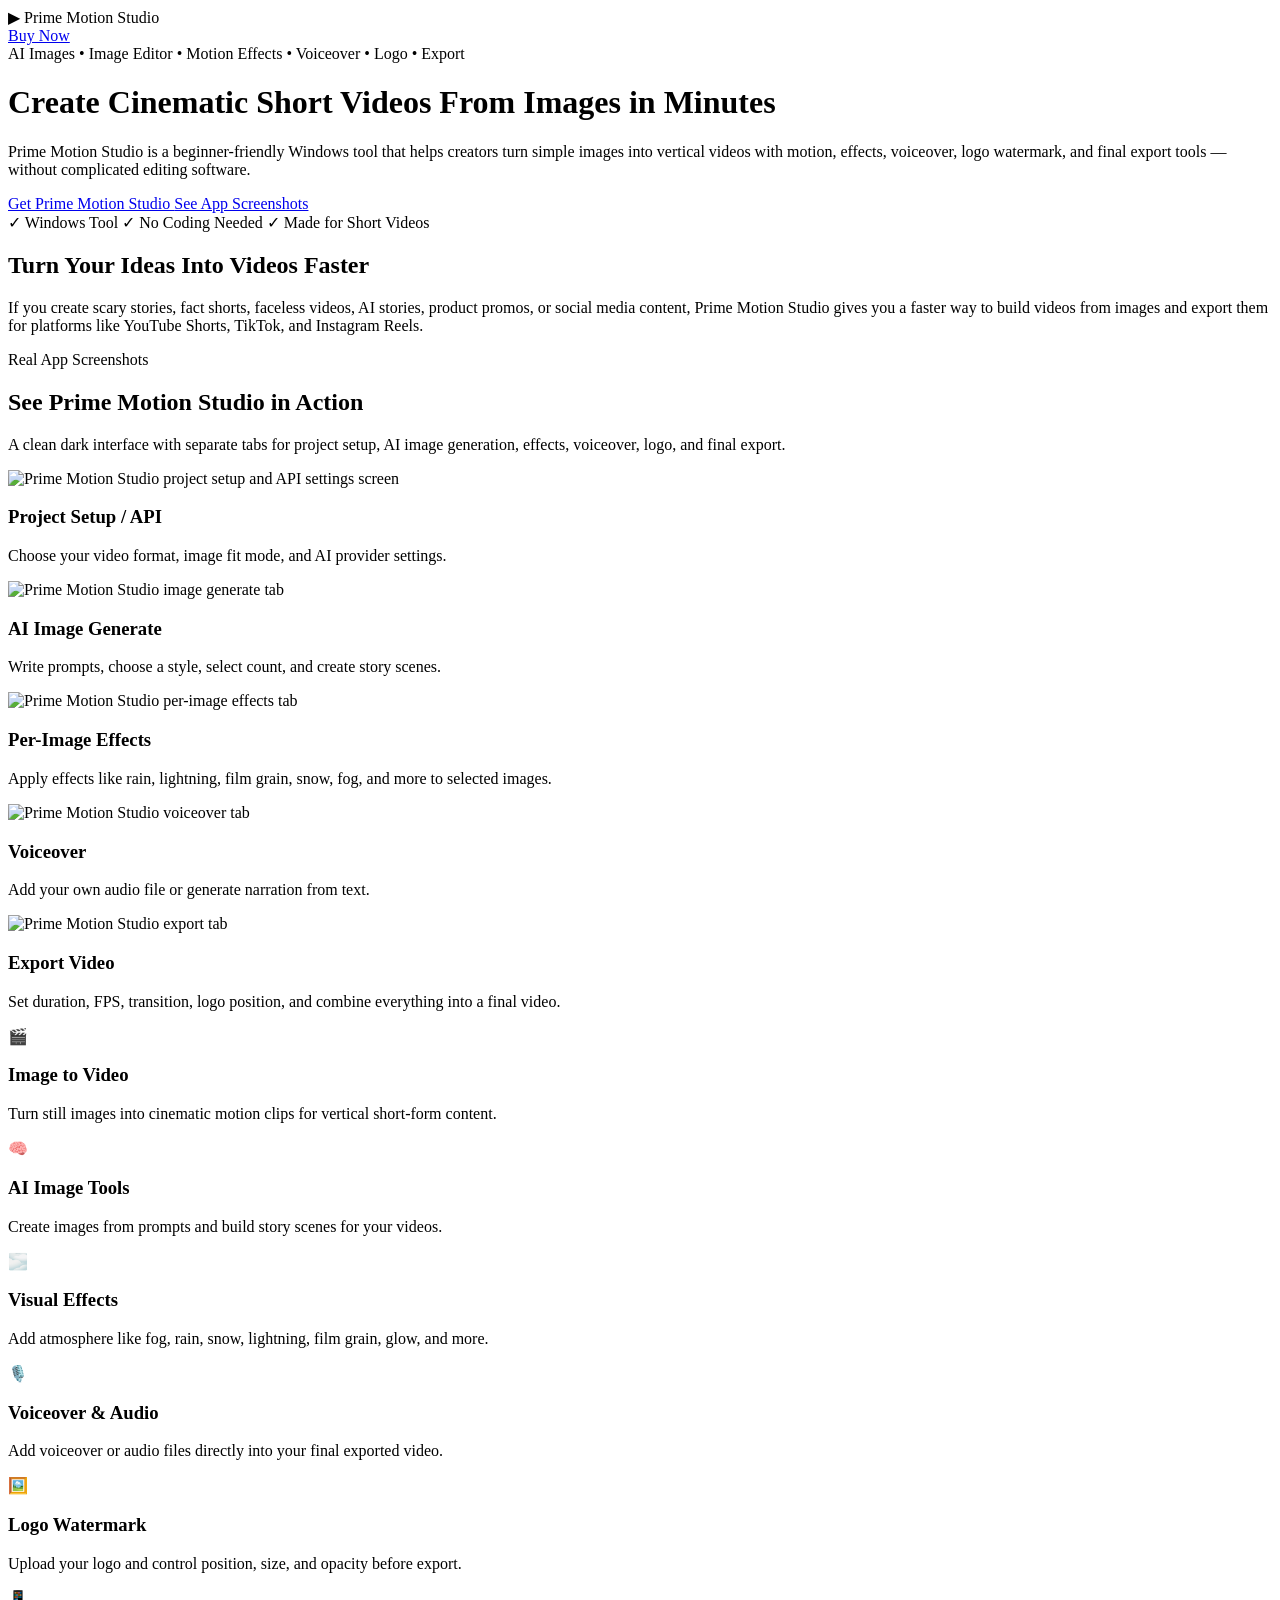
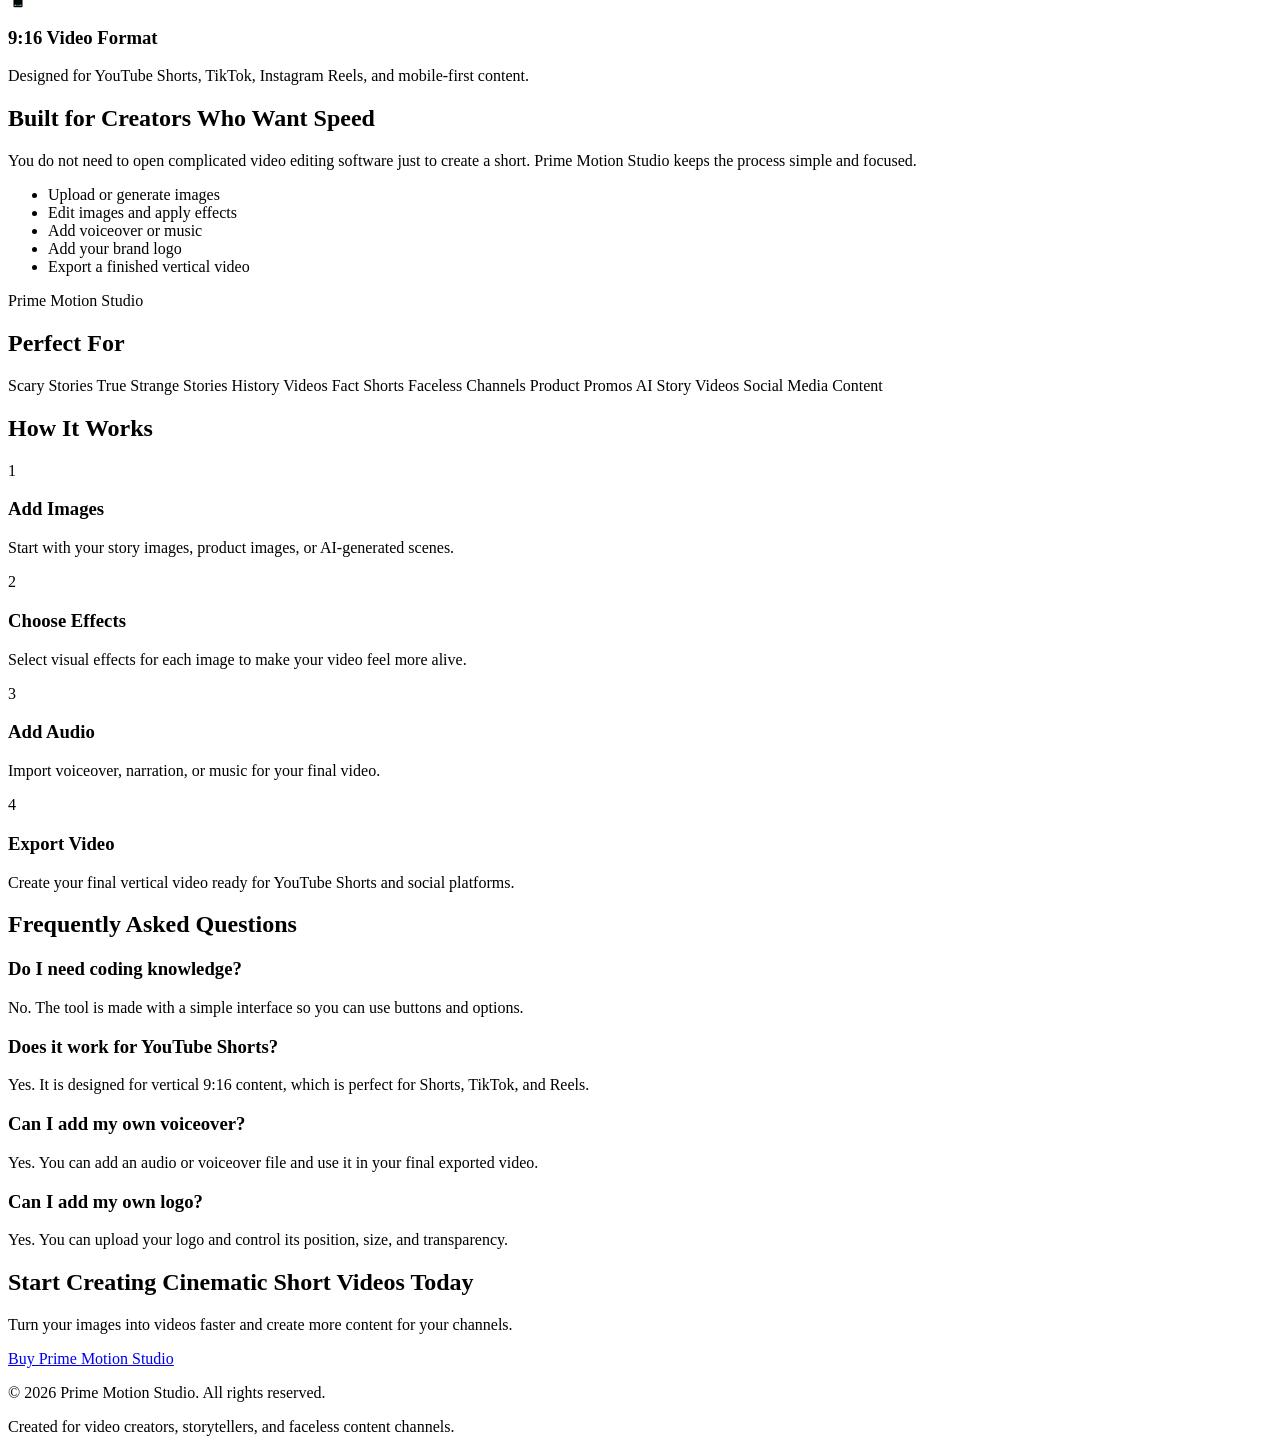
==== commit 2c7c4921: "Add files via upload" ====
--- a/index.html
+++ b/index.html
@@ -1,239 +1,281 @@
-<!DOCTYPE html>
-<html lang="en">
-<head>
-  <meta charset="UTF-8" />
-  <meta name="viewport" content="width=device-width, initial-scale=1.0" />
-
-  <title>Prime Motion Studio - Turn Images Into Cinematic Videos</title>
-
-  <meta name="description" content="Prime Motion Studio helps creators turn images into cinematic short videos with motion effects, voiceover, logo watermark, and export tools for YouTube Shorts, TikTok, Instagram Reels, and faceless content." />
-
-  <link rel="stylesheet" href="style.css" />
-</head>
-<body>
-
-  <header class="hero">
-    <nav class="navbar">
-      <div class="logo">
-        <span class="logo-icon">▶</span>
-        <span>Prime Motion Studio</span>
-      </div>
-
-      <a class="nav-button" href="https://asimjungle3.gumroad.com" target="_blank">
-        Buy Now
-      </a>
-    </nav>
-
-    <div class="hero-content">
-      <div class="badge">Made for YouTube Shorts, TikTok & Reels Creators</div>
-
-      <h1>Create Cinematic Videos From Images in Minutes</h1>
-
-      <p class="hero-text">
-        Prime Motion Studio helps you turn simple images into eye-catching vertical videos
-        with motion, effects, voiceover, logo watermark, and final export tools — without
-        complicated editing software.
-      </p>
-
-      <div class="hero-buttons">
-        <a class="primary-button" href="https://asimjungle3.gumroad.com" target="_blank">
-          Get Prime Motion Studio
-        </a>
-
-        <a class="secondary-button" href="#features">
-          See Features
-        </a>
-      </div>
-
-      <div class="trust-row">
-        <span>✓ Windows Tool</span>
-        <span>✓ No Coding Needed</span>
-        <span>✓ Beginner Friendly</span>
-      </div>
-    </div>
-  </header>
-
-  <section class="section intro">
-    <h2>Stop Spending Hours Making Simple Videos</h2>
-    <p>
-      If you create faceless videos, story videos, scary shorts, facts videos, or product promos,
-      Prime Motion Studio gives you a faster way to turn your images into video content.
-    </p>
-  </section>
-
-  <section id="features" class="features">
-    <div class="feature-card">
-      <div class="feature-icon">🎬</div>
-      <h3>Image to Video</h3>
-      <p>
-        Turn still images into cinematic motion clips for vertical short-form content.
-      </p>
-    </div>
-
-    <div class="feature-card">
-      <div class="feature-icon">🌫️</div>
-      <h3>Visual Effects</h3>
-      <p>
-        Add atmosphere like fog, rain, snow, lightning, film grain, glow, and more.
-      </p>
-    </div>
-
-    <div class="feature-card">
-      <div class="feature-icon">🎙️</div>
-      <h3>Voiceover & Audio</h3>
-      <p>
-        Add voiceover or audio files directly into your final exported video.
-      </p>
-    </div>
-
-    <div class="feature-card">
-      <div class="feature-icon">🖼️</div>
-      <h3>Logo Watermark</h3>
-      <p>
-        Upload your logo and control position, size, and opacity before export.
-      </p>
-    </div>
-
-    <div class="feature-card">
-      <div class="feature-icon">📱</div>
-      <h3>9:16 Short Video Format</h3>
-      <p>
-        Designed for YouTube Shorts, TikTok, Instagram Reels, and mobile-first video content.
-      </p>
-    </div>
-
-    <div class="feature-card">
-      <div class="feature-icon">⚡</div>
-      <h3>Simple Workflow</h3>
-      <p>
-        Add images, choose effects, add audio, place your logo, and export your final video.
-      </p>
-    </div>
-  </section>
-
-  <section class="showcase">
-    <div class="showcase-text">
-      <h2>Built for Creators Who Want Speed</h2>
-      <p>
-        You do not need to open complicated video editing software just to create a short.
-        Prime Motion Studio keeps the process simple and focused.
-      </p>
-
-      <ul>
-        <li>Upload or generate images</li>
-        <li>Apply effects to selected images</li>
-        <li>Add voiceover or music</li>
-        <li>Add your brand logo</li>
-        <li>Export a finished video</li>
-      </ul>
-    </div>
-
-    <div class="mockup">
-      <div class="mockup-top">
-        <span></span>
-        <span></span>
-        <span></span>
-      </div>
-
-      <div class="mockup-screen">
-        <div class="mockup-title">Prime Motion Studio</div>
-        <div class="mockup-line wide"></div>
-        <div class="mockup-grid">
-          <div></div>
-          <div></div>
-          <div></div>
-          <div></div>
-        </div>
-        <div class="mockup-line"></div>
-        <div class="mockup-button"></div>
-      </div>
-    </div>
-  </section>
-
-  <section class="section dark-section">
-    <h2>Perfect For</h2>
-
-    <div class="use-cases">
-      <span>Scary Stories</span>
-      <span>True Strange Stories</span>
-      <span>History Videos</span>
-      <span>Fact Shorts</span>
-      <span>Faceless Channels</span>
-      <span>Product Promos</span>
-      <span>AI Story Videos</span>
-      <span>Social Media Content</span>
-    </div>
-  </section>
-
-  <section class="steps-section">
-    <h2>How It Works</h2>
-
-    <div class="steps">
-      <div class="step">
-        <span>1</span>
-        <h3>Add Images</h3>
-        <p>Start with your story images, product images, or AI-generated scenes.</p>
-      </div>
-
-      <div class="step">
-        <span>2</span>
-        <h3>Choose Effects</h3>
-        <p>Select visual effects for each image to make your video feel more alive.</p>
-      </div>
-
-      <div class="step">
-        <span>3</span>
-        <h3>Add Audio</h3>
-        <p>Import voiceover, narration, or music for your final video.</p>
-      </div>
-
-      <div class="step">
-        <span>4</span>
-        <h3>Export Video</h3>
-        <p>Create your final vertical video ready for YouTube Shorts and social platforms.</p>
-      </div>
-    </div>
-  </section>
-
-  <section class="section faq">
-    <h2>Frequently Asked Questions</h2>
-
-    <div class="faq-box">
-      <h3>Do I need coding knowledge?</h3>
-      <p>No. The tool is made with a simple interface so you can use buttons and options.</p>
-    </div>
-
-    <div class="faq-box">
-      <h3>Does it work for YouTube Shorts?</h3>
-      <p>Yes. It is designed for vertical 9:16 content, which is perfect for Shorts, TikTok, and Reels.</p>
-    </div>
-
-    <div class="faq-box">
-      <h3>Can I add my own voiceover?</h3>
-      <p>Yes. You can add an audio or voiceover file and use it in your final exported video.</p>
-    </div>
-
-    <div class="faq-box">
-      <h3>Can I add my own logo?</h3>
-      <p>Yes. You can upload your logo and control its position, size, and transparency.</p>
-    </div>
-  </section>
-
-  <section class="cta">
-    <h2>Start Creating Cinematic Short Videos Today</h2>
-    <p>
-      Turn your images into videos faster and create more content for your channels.
-    </p>
-
-    <a class="primary-button" href="https://asimjungle3.gumroad.com" target="_blank">
-      Buy Prime Motion Studio
-    </a>
-  </section>
-
-  <footer>
-    <p>© 2026 Prime Motion Studio. All rights reserved.</p>
-    <p class="footer-small">Created for video creators, storytellers, and faceless content channels.</p>
-  </footer>
-
-</body>
-</html>+<!DOCTYPE html>
+<html lang="en">
+<head>
+  <meta charset="UTF-8" />
+  <meta name="viewport" content="width=device-width, initial-scale=1.0" />
+
+  <title>Prime Motion Studio - Turn Images Into Cinematic Videos</title>
+
+  <meta name="description" content="Prime Motion Studio helps creators turn images into cinematic short videos with AI images, image editing, motion effects, voiceover, logo watermark, and export tools for YouTube Shorts, TikTok, Instagram Reels, and faceless content." />
+
+  <link rel="stylesheet" href="assets/css/style.css" />
+</head>
+<body>
+
+  <header class="hero">
+    <nav class="navbar">
+      <div class="logo">
+        <span class="logo-icon">▶</span>
+        <span>Prime Motion Studio</span>
+      </div>
+
+      <a class="nav-button" href="https://asimjungle3.gumroad.com" target="_blank">
+        Buy Now
+      </a>
+    </nav>
+
+    <div class="hero-content">
+      <div class="badge">AI Images • Image Editor • Motion Effects • Voiceover • Logo • Export</div>
+
+      <h1>Create Cinematic Short Videos From Images in Minutes</h1>
+
+      <p class="hero-text">
+        Prime Motion Studio is a beginner-friendly Windows tool that helps creators turn simple images
+        into vertical videos with motion, effects, voiceover, logo watermark, and final export tools —
+        without complicated editing software.
+      </p>
+
+      <div class="hero-buttons">
+        <a class="primary-button" href="https://asimjungle3.gumroad.com" target="_blank">
+          Get Prime Motion Studio
+        </a>
+
+        <a class="secondary-button" href="#screenshots">
+          See App Screenshots
+        </a>
+      </div>
+
+      <div class="trust-row">
+        <span>✓ Windows Tool</span>
+        <span>✓ No Coding Needed</span>
+        <span>✓ Made for Short Videos</span>
+      </div>
+    </div>
+  </header>
+
+  <section class="section intro">
+    <h2>Turn Your Ideas Into Videos Faster</h2>
+    <p>
+      If you create scary stories, fact shorts, faceless videos, AI stories, product promos,
+      or social media content, Prime Motion Studio gives you a faster way to build videos
+      from images and export them for platforms like YouTube Shorts, TikTok, and Instagram Reels.
+    </p>
+  </section>
+
+  <section id="screenshots" class="screenshots-section">
+    <div class="section-heading">
+      <span class="mini-label">Real App Screenshots</span>
+      <h2>See Prime Motion Studio in Action</h2>
+      <p>
+        A clean dark interface with separate tabs for project setup, AI image generation,
+        effects, voiceover, logo, and final export.
+      </p>
+    </div>
+
+    <div class="screenshot-grid">
+      <article class="screenshot-card featured-shot">
+        <img src="assets/images/screenshot-main.png" alt="Prime Motion Studio project setup and API settings screen" />
+        <div class="shot-content">
+          <h3>Project Setup / API</h3>
+          <p>Choose your video format, image fit mode, and AI provider settings.</p>
+        </div>
+      </article>
+
+      <article class="screenshot-card">
+        <img src="assets/images/screenshot-image-generate.png" alt="Prime Motion Studio image generate tab" />
+        <div class="shot-content">
+          <h3>AI Image Generate</h3>
+          <p>Write prompts, choose a style, select count, and create story scenes.</p>
+        </div>
+      </article>
+
+      <article class="screenshot-card">
+        <img src="assets/images/screenshot-effects.png" alt="Prime Motion Studio per-image effects tab" />
+        <div class="shot-content">
+          <h3>Per-Image Effects</h3>
+          <p>Apply effects like rain, lightning, film grain, snow, fog, and more to selected images.</p>
+        </div>
+      </article>
+
+      <article class="screenshot-card">
+        <img src="assets/images/screenshot-voiceover.png" alt="Prime Motion Studio voiceover tab" />
+        <div class="shot-content">
+          <h3>Voiceover</h3>
+          <p>Add your own audio file or generate narration from text.</p>
+        </div>
+      </article>
+
+      <article class="screenshot-card">
+        <img src="assets/images/screenshot-export.png" alt="Prime Motion Studio export tab" />
+        <div class="shot-content">
+          <h3>Export Video</h3>
+          <p>Set duration, FPS, transition, logo position, and combine everything into a final video.</p>
+        </div>
+      </article>
+    </div>
+  </section>
+
+  <section id="features" class="features">
+    <div class="feature-card">
+      <div class="feature-icon">🎬</div>
+      <h3>Image to Video</h3>
+      <p>Turn still images into cinematic motion clips for vertical short-form content.</p>
+    </div>
+
+    <div class="feature-card">
+      <div class="feature-icon">🧠</div>
+      <h3>AI Image Tools</h3>
+      <p>Create images from prompts and build story scenes for your videos.</p>
+    </div>
+
+    <div class="feature-card">
+      <div class="feature-icon">🌫️</div>
+      <h3>Visual Effects</h3>
+      <p>Add atmosphere like fog, rain, snow, lightning, film grain, glow, and more.</p>
+    </div>
+
+    <div class="feature-card">
+      <div class="feature-icon">🎙️</div>
+      <h3>Voiceover & Audio</h3>
+      <p>Add voiceover or audio files directly into your final exported video.</p>
+    </div>
+
+    <div class="feature-card">
+      <div class="feature-icon">🖼️</div>
+      <h3>Logo Watermark</h3>
+      <p>Upload your logo and control position, size, and opacity before export.</p>
+    </div>
+
+    <div class="feature-card">
+      <div class="feature-icon">📱</div>
+      <h3>9:16 Video Format</h3>
+      <p>Designed for YouTube Shorts, TikTok, Instagram Reels, and mobile-first content.</p>
+    </div>
+  </section>
+
+  <section class="showcase">
+    <div class="showcase-text">
+      <h2>Built for Creators Who Want Speed</h2>
+      <p>
+        You do not need to open complicated video editing software just to create a short.
+        Prime Motion Studio keeps the process simple and focused.
+      </p>
+
+      <ul>
+        <li>Upload or generate images</li>
+        <li>Edit images and apply effects</li>
+        <li>Add voiceover or music</li>
+        <li>Add your brand logo</li>
+        <li>Export a finished vertical video</li>
+      </ul>
+    </div>
+
+    <div class="mockup">
+      <div class="mockup-top">
+        <span></span>
+        <span></span>
+        <span></span>
+      </div>
+
+      <div class="mockup-screen">
+        <div class="mockup-title">Prime Motion Studio</div>
+        <div class="mockup-line wide"></div>
+        <div class="mockup-grid">
+          <div></div>
+          <div></div>
+          <div></div>
+          <div></div>
+        </div>
+        <div class="mockup-line"></div>
+        <div class="mockup-button"></div>
+      </div>
+    </div>
+  </section>
+
+  <section class="section dark-section">
+    <h2>Perfect For</h2>
+
+    <div class="use-cases">
+      <span>Scary Stories</span>
+      <span>True Strange Stories</span>
+      <span>History Videos</span>
+      <span>Fact Shorts</span>
+      <span>Faceless Channels</span>
+      <span>Product Promos</span>
+      <span>AI Story Videos</span>
+      <span>Social Media Content</span>
+    </div>
+  </section>
+
+  <section class="steps-section">
+    <h2>How It Works</h2>
+
+    <div class="steps">
+      <div class="step">
+        <span>1</span>
+        <h3>Add Images</h3>
+        <p>Start with your story images, product images, or AI-generated scenes.</p>
+      </div>
+
+      <div class="step">
+        <span>2</span>
+        <h3>Choose Effects</h3>
+        <p>Select visual effects for each image to make your video feel more alive.</p>
+      </div>
+
+      <div class="step">
+        <span>3</span>
+        <h3>Add Audio</h3>
+        <p>Import voiceover, narration, or music for your final video.</p>
+      </div>
+
+      <div class="step">
+        <span>4</span>
+        <h3>Export Video</h3>
+        <p>Create your final vertical video ready for YouTube Shorts and social platforms.</p>
+      </div>
+    </div>
+  </section>
+
+  <section class="section faq">
+    <h2>Frequently Asked Questions</h2>
+
+    <div class="faq-box">
+      <h3>Do I need coding knowledge?</h3>
+      <p>No. The tool is made with a simple interface so you can use buttons and options.</p>
+    </div>
+
+    <div class="faq-box">
+      <h3>Does it work for YouTube Shorts?</h3>
+      <p>Yes. It is designed for vertical 9:16 content, which is perfect for Shorts, TikTok, and Reels.</p>
+    </div>
+
+    <div class="faq-box">
+      <h3>Can I add my own voiceover?</h3>
+      <p>Yes. You can add an audio or voiceover file and use it in your final exported video.</p>
+    </div>
+
+    <div class="faq-box">
+      <h3>Can I add my own logo?</h3>
+      <p>Yes. You can upload your logo and control its position, size, and transparency.</p>
+    </div>
+  </section>
+
+  <section class="cta">
+    <h2>Start Creating Cinematic Short Videos Today</h2>
+    <p>
+      Turn your images into videos faster and create more content for your channels.
+    </p>
+
+    <a class="primary-button" href="https://asimjungle3.gumroad.com" target="_blank">
+      Buy Prime Motion Studio
+    </a>
+  </section>
+
+  <footer>
+    <p>© 2026 Prime Motion Studio. All rights reserved.</p>
+    <p class="footer-small">Created for video creators, storytellers, and faceless content channels.</p>
+  </footer>
+
+</body>
+</html>
